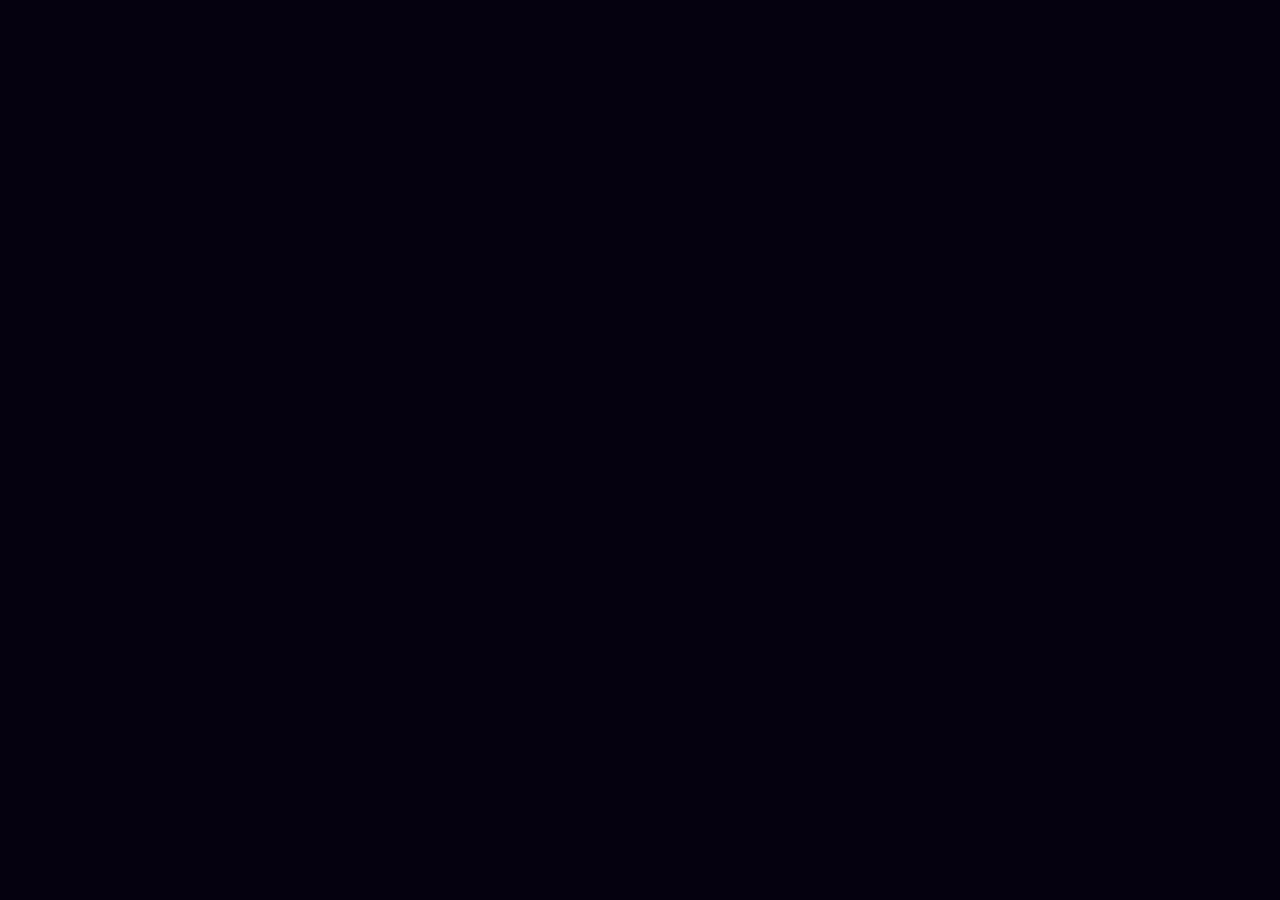
==== index.html @ 76bd78a9 "Initial commit — Solar Blaster Full game with 8 planet levels, unique ship skins with per-ship upgra" ====
<!DOCTYPE html>
<html lang="en">
<head>
  <meta charset="UTF-8" />
  <meta name="viewport" content="width=device-width, initial-scale=1.0, maximum-scale=1.0, user-scalable=no" />
  <title>Solar Blaster</title>

  <!-- Orbitron — retro/sci-fi font for all in-game text -->
  <link rel="preconnect" href="https://fonts.googleapis.com" />
  <link rel="preconnect" href="https://fonts.gstatic.com" crossorigin />
  <link href="https://fonts.googleapis.com/css2?family=Orbitron:wght@400;700;900&display=swap" rel="stylesheet" />

  <link rel="stylesheet" href="styles/style.css" />

  <!-- Phaser 3 — loaded via CDN before our game modules -->
  <script src="https://cdn.jsdelivr.net/npm/phaser@3.87.0/dist/phaser.min.js"></script>
</head>
<body>

  <!-- ── Portrait-mode overlay ──────────────────────────────────────────────
       Shown on mobile when the device is held vertically.
       Phaser's canvas sits behind this via z-index.                        -->
  <div id="portrait-overlay">
    <div class="rotate-icon">↻</div>
    <p>ROTATE YOUR DEVICE</p>
    <p class="sub">Solar Blaster plays in landscape</p>
  </div>

  <!-- Phaser mounts its canvas directly into the body (config has no parent set,
       so it defaults to document.body). The CSS below positions it correctly. -->

  <!-- Main game module — loaded after Phaser so the global Phaser object exists -->
  <script type="module" src="src/main.js"></script>
</body>
</html>
---- styles/style.css ----
/* style.css — Global styles for Solar Blaster.
   Mostly about making the Phaser canvas fill the window and hiding browser chrome. */

/* Force-load the Orbitron font so Phaser can use it before the canvas renders. */
@font-face { font-family: 'Orbitron'; src: local('Orbitron'); }

*, *::before, *::after {
  box-sizing: border-box;
  margin:     0;
  padding:    0;
}

html, body {
  width:            100%;
  height:           100%;
  background-color: #05010F;   /* match the game background */
  overflow:         hidden;
  touch-action:     none;      /* prevent browser scroll / zoom on touch */
  -webkit-tap-highlight-color: transparent;
  -webkit-user-select: none;
  user-select:      none;
}

/* Phaser appends a <canvas> to body. Center it. */
canvas {
  display:  block;
  margin:   auto;
  /* Prevent tap-highlight on canvas on iOS */
  -webkit-tap-highlight-color: transparent;
}

/* ── Portrait-mode "rotate your device" overlay ─────────────────────────────
   Shown only on phones held vertically.
   Uses a CSS orientation media query.                                       */

#portrait-overlay {
  display:          none;    /* hidden by default (landscape) */
  position:         fixed;
  inset:            0;
  z-index:          9999;
  background:       #05010F;
  color:            #00F5FF;
  font-family:      'Orbitron', 'Courier New', monospace;
  flex-direction:   column;
  align-items:      center;
  justify-content:  center;
  gap:              16px;
  text-align:       center;
  padding:          24px;
}

#portrait-overlay .rotate-icon {
  font-size:        88px;
  animation:        spin 2s linear infinite;
}

#portrait-overlay p {
  font-size:        22px;
  letter-spacing:   0.1em;
  text-transform:   uppercase;
}

#portrait-overlay .sub {
  font-size:        14px;
  color:            #445566;
  text-transform:   none;
}

@keyframes spin {
  from { transform: rotate(0deg);   }
  to   { transform: rotate(360deg); }
}

/* Show the overlay on portrait phones (width < 600px AND portrait orientation). */
@media screen and (orientation: portrait) and (max-width: 768px) {
  #portrait-overlay {
    display: flex;
  }
}
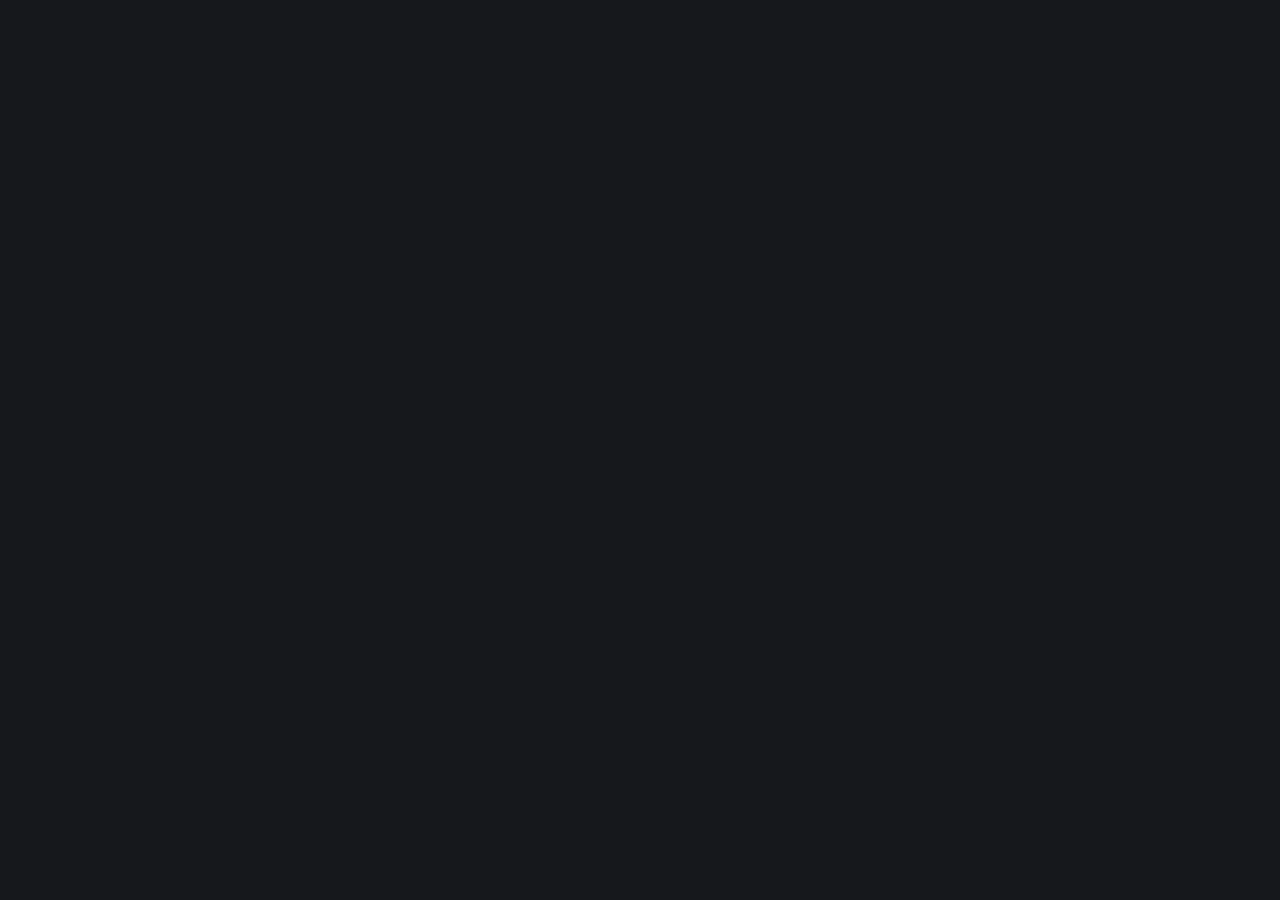
==== commit 73ecc22d: "Ship Solar Blaster V2 with Stencil Riso visuals and campaign phases. Replace the V1 neon arcade loop" ====
--- a/index.html
+++ b/index.html
@@ -5,10 +5,10 @@
   <meta name="viewport" content="width=device-width, initial-scale=1.0, maximum-scale=1.0, user-scalable=no" />
   <title>Solar Blaster</title>
 
-  <!-- Orbitron — retro/sci-fi font for all in-game text -->
+  <!-- Stencil Riso fonts — Saira Stencil One (display), Barlow Condensed (labels), Space Mono (readouts) -->
   <link rel="preconnect" href="https://fonts.googleapis.com" />
   <link rel="preconnect" href="https://fonts.gstatic.com" crossorigin />
-  <link href="https://fonts.googleapis.com/css2?family=Orbitron:wght@400;700;900&display=swap" rel="stylesheet" />
+  <link href="https://fonts.googleapis.com/css2?family=Saira+Stencil+One&family=Barlow+Condensed:wght@500;700&family=Space+Mono&display=swap" rel="stylesheet" />
 
   <link rel="stylesheet" href="styles/style.css" />
 
--- a/styles/style.css
+++ b/styles/style.css
@@ -1,69 +1,150 @@
-/* style.css — Global styles for Solar Blaster.
-   Mostly about making the Phaser canvas fill the window and hiding browser chrome. */
+/* style.css — Solar Blaster V2, Stencil Riso (scheme 1b)
+   Two inks on ink-black. Everything halftoned. Deliberate misprint offset.
+   Adapted from files/solar-blaster-design-handoff/handoff/solar-blaster.css */
 
-/* Force-load the Orbitron font so Phaser can use it before the canvas renders. */
-@font-face { font-family: 'Orbitron'; src: local('Orbitron'); }
+/* Stencil Riso fonts — self-host before shipping */
+@import url('https://fonts.googleapis.com/css2?family=Saira+Stencil+One&family=Barlow+Condensed:wght@500;700&family=Space+Mono&display=swap');
 
+/* ── Design tokens ─────────────────────────────────────────────────────────── */
+:root {
+  /* Inks — the only five allowed values */
+  --sb-ink:        #16181c;   /* ground, canopies, dot screen, HUD knockout plates */
+  --sb-ink-deep:   #101216;   /* chrome / panels behind the play area */
+  --sb-bone:       #efe9dd;   /* hulls, HUD strokes, numerals, asteroids */
+  --sb-blaze:      #ff4d17;   /* thrust, guns, damage, danger, planets — NOTHING ELSE */
+  --sb-teal:       #0f7a6a;   /* third ink, rare: shields / pickups only */
+
+  /* Geometry constants */
+  --sb-dot:        9px;       /* halftone screen pitch — constant in screen px */
+  --sb-misprint:   6px;       /* plate offset, always down + right */
+  --sb-rule:       2px;       /* stencil stroke weight */
+
+  /* Typography */
+  --sb-display: 'Saira Stencil One', 'Impact', sans-serif;   /* numerals, planet names */
+  --sb-label:   'Barlow Condensed', 'Oswald', sans-serif;    /* labels, 700, tracked .3em, UPPER */
+  --sb-mono:    'Space Mono', ui-monospace, monospace;        /* readouts, debug */
+}
+
+/* ── Reset ─────────────────────────────────────────────────────────────────── */
 *, *::before, *::after {
   box-sizing: border-box;
   margin:     0;
   padding:    0;
 }
 
+/* ── Base page ─────────────────────────────────────────────────────────────── */
 html, body {
   width:            100%;
   height:           100%;
-  background-color: #05010F;   /* match the game background */
+  background-color: var(--sb-ink);   /* ink ground, matches game canvas background */
   overflow:         hidden;
-  touch-action:     none;      /* prevent browser scroll / zoom on touch */
+  touch-action:     none;            /* prevent browser scroll / zoom on touch */
   -webkit-tap-highlight-color: transparent;
   -webkit-user-select: none;
   user-select:      none;
 }
 
-/* Phaser appends a <canvas> to body. Center it. */
+/* ── Phaser canvas ─────────────────────────────────────────────────────────── */
 canvas {
-  display:  block;
-  margin:   auto;
-  /* Prevent tap-highlight on canvas on iOS */
+  display: block;
+  margin:  auto;
   -webkit-tap-highlight-color: transparent;
 }
 
-/* ── Portrait-mode "rotate your device" overlay ─────────────────────────────
-   Shown only on phones held vertically.
-   Uses a CSS orientation media query.                                       */
+/* ── sb-screen: the ink+grain playfield ground ─────────────────────────────── */
+.sb-screen {
+  background: var(--sb-ink);
+  background-image: radial-gradient(circle, rgba(239,233,221,.14) 0 1.1px, transparent 1.2px);
+  background-size: 7px 7px;           /* paper grain / starfield */
+  color: var(--sb-bone);
+  font-family: var(--sb-label);
+}
 
+/* ── Halftone overlay (apply to any solid-filled element) ──────────────────── */
+.sb-halftone::after {
+  content: ''; position: absolute; inset: 0; pointer-events: none;
+  background: radial-gradient(circle, var(--sb-ink) 0 1.5px, transparent 1.6px);
+  background-size: var(--sb-dot) var(--sb-dot);
+  mix-blend-mode: multiply;
+}
+
+/* ── Planets: flat blaze disc, screened, bone keyline ──────────────────────── */
+.sb-planet { position: relative; border-radius: 50%; background: var(--sb-blaze); }
+.sb-planet::before {
+  content: ''; position: absolute; inset: 0; border-radius: 50%;
+  background: radial-gradient(circle, var(--sb-ink) 0 1.4px, transparent 1.5px);
+  background-size: var(--sb-dot) var(--sb-dot); mix-blend-mode: multiply;
+}
+.sb-planet::after {
+  content: ''; position: absolute; inset: -12px; border-radius: 50%;
+  border: 3px solid var(--sb-bone); opacity: .5;
+}
+.sb-crater { position: absolute; border-radius: 50%; background: var(--sb-ink); opacity: .35; }
+
+/* ── Typography ────────────────────────────────────────────────────────────── */
+.sb-num   { font: 400 44px/.9 var(--sb-display); color: var(--sb-bone);
+            text-shadow: 3px 3px 0 rgba(255,77,23,.9); }   /* misprint */
+.sb-label { font: 700 11px/1 var(--sb-label); letter-spacing: .34em;
+            text-transform: uppercase; color: var(--sb-blaze); }
+.sb-label--quiet { color: rgba(239,233,221,.55); }
+.sb-title { font: 400 24px/1 var(--sb-display); letter-spacing: .06em; color: var(--sb-bone); }
+.sb-read  { font: 400 11px/1.6 var(--sb-mono); color: rgba(239,233,221,.55); }
+
+/* ── HUD primitives ────────────────────────────────────────────────────────── */
+.sb-chip  { display: inline-block; padding: 5px 12px 6px;
+            border: var(--sb-rule) solid var(--sb-bone);
+            font: 400 20px/1 var(--sb-display); color: var(--sb-bone); }
+
+.sb-bar   { position: relative; height: 16px; border: var(--sb-rule) solid var(--sb-bone); padding: 2px; }
+.sb-bar__fill { height: 100%;
+            background: repeating-linear-gradient(90deg, var(--sb-bone) 0 3px, transparent 3px 6px); }
+.sb-bar--solid .sb-bar__fill { background: var(--sb-bone); }
+
+.sb-meter { position: relative; width: 220px; height: 10px; border: var(--sb-rule) solid var(--sb-bone); }
+.sb-meter__fill  { height: 100%; background: var(--sb-blaze); }
+.sb-meter__thumb { position: absolute; top: -6px; width: 2px; height: 18px; background: var(--sb-blaze); }
+
+/* Knockout plate — REQUIRED whenever HUD crosses a planet. Non-negotiable. */
+.sb-plate { background: var(--sb-ink); padding: 10px 14px 12px; }
+
+/* ── Ship LOD helper ───────────────────────────────────────────────────────── */
+.sb-ship { display: block; height: auto; image-rendering: auto; }
+/* LOD: gameplay ~102px wide · HUD/lives ~54px wide */
+
+/* ── Portrait-mode "rotate your device" overlay ────────────────────────────── */
 #portrait-overlay {
-  display:          none;    /* hidden by default (landscape) */
-  position:         fixed;
-  inset:            0;
-  z-index:          9999;
-  background:       #05010F;
-  color:            #00F5FF;
-  font-family:      'Orbitron', 'Courier New', monospace;
-  flex-direction:   column;
-  align-items:      center;
-  justify-content:  center;
-  gap:              16px;
-  text-align:       center;
-  padding:          24px;
+  display:         none;     /* hidden by default (landscape) */
+  position:        fixed;
+  inset:           0;
+  z-index:         9999;
+  background:      var(--sb-ink);
+  color:           var(--sb-bone);
+  font-family:     var(--sb-label);
+  flex-direction:  column;
+  align-items:     center;
+  justify-content: center;
+  gap:             16px;
+  text-align:      center;
+  padding:         24px;
 }
 
 #portrait-overlay .rotate-icon {
-  font-size:        88px;
-  animation:        spin 2s linear infinite;
+  font-size:  88px;
+  color:      var(--sb-blaze);
+  animation:  spin 2s linear infinite;
 }
 
 #portrait-overlay p {
-  font-size:        22px;
-  letter-spacing:   0.1em;
-  text-transform:   uppercase;
+  font-size:      22px;
+  letter-spacing: 0.3em;
+  text-transform: uppercase;
 }
 
 #portrait-overlay .sub {
-  font-size:        14px;
-  color:            #445566;
-  text-transform:   none;
+  font-size:      14px;
+  color:          rgba(239,233,221,.55);
+  letter-spacing: 0.05em;
+  text-transform: none;
 }
 
 @keyframes spin {
@@ -71,9 +152,7 @@
   to   { transform: rotate(360deg); }
 }
 
-/* Show the overlay on portrait phones (width < 600px AND portrait orientation). */
+/* Show overlay on portrait phones */
 @media screen and (orientation: portrait) and (max-width: 768px) {
-  #portrait-overlay {
-    display: flex;
-  }
+  #portrait-overlay { display: flex; }
 }
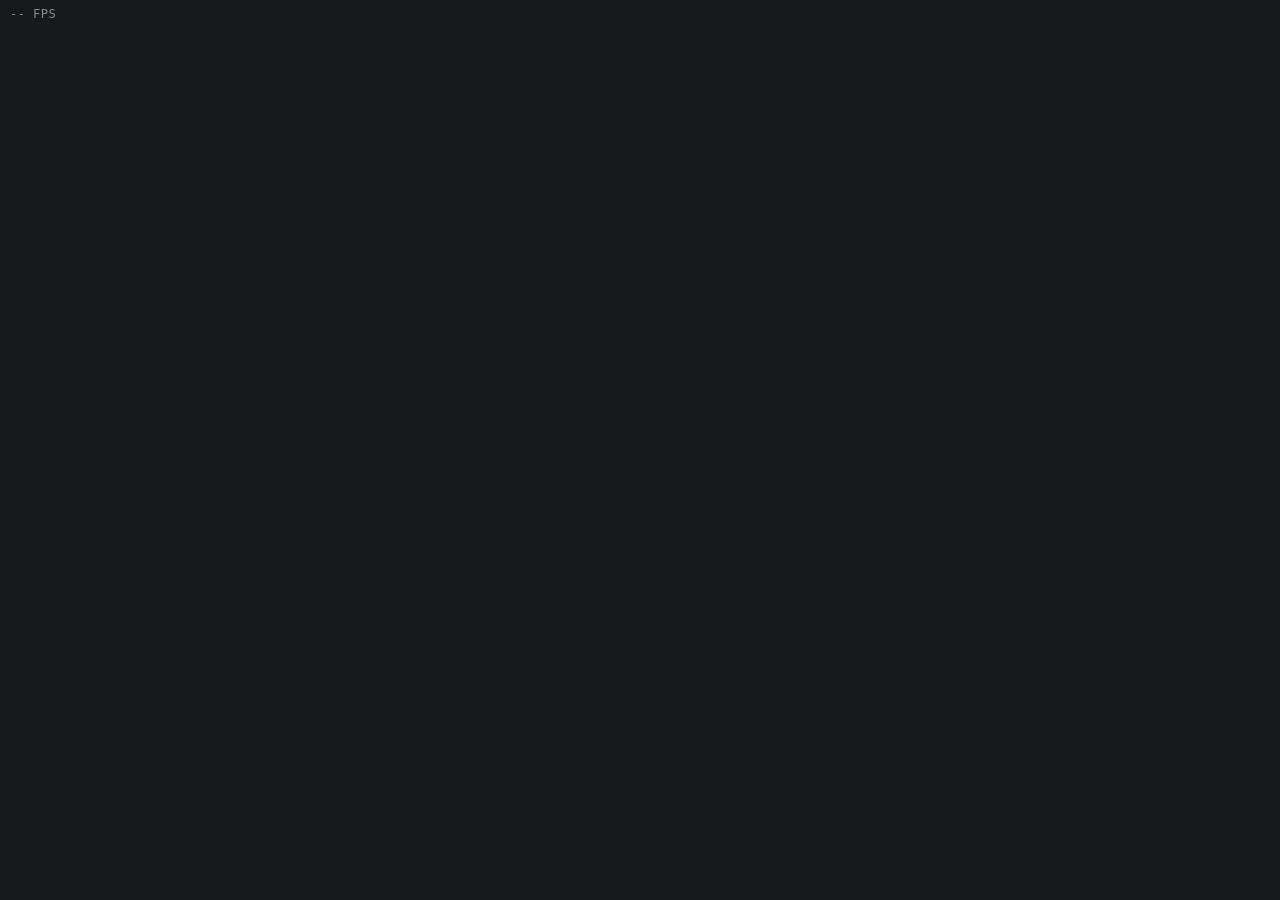
==== commit 5101dbcf: "Fix V2 frame rate by baking heavy graphics and wire GAME_SPEED. Bake paper grain, planets, and entit" ====
--- a/index.html
+++ b/index.html
@@ -3,6 +3,7 @@
 <head>
   <meta charset="UTF-8" />
   <meta name="viewport" content="width=device-width, initial-scale=1.0, maximum-scale=1.0, user-scalable=no" />
+  <meta http-equiv="Cache-Control" content="no-store" />
   <title>Solar Blaster</title>
 
   <!-- Stencil Riso fonts — Saira Stencil One (display), Barlow Condensed (labels), Space Mono (readouts) -->
@@ -26,6 +27,8 @@
     <p class="sub">Solar Blaster plays in landscape</p>
   </div>
 
+  <div id="fps-meter" aria-hidden="true">-- FPS</div>
+
   <!-- Phaser mounts its canvas directly into the body (config has no parent set,
        so it defaults to document.body). The CSS below positions it correctly. -->
 
--- a/styles/style.css
+++ b/styles/style.css
@@ -49,6 +49,19 @@
   display: block;
   margin:  auto;
   -webkit-tap-highlight-color: transparent;
+}
+
+/* ── FPS debug meter (top-left over canvas) ────────────────────────────────── */
+#fps-meter {
+  position:       absolute;
+  top:            8px;
+  left:           10px;
+  z-index:        20;
+  pointer-events: none;
+  font:           400 12px/1 var(--sb-mono);
+  color:          var(--sb-bone);
+  opacity:        0.55;
+  letter-spacing: 0.04em;
 }
 
 /* ── sb-screen: the ink+grain playfield ground ─────────────────────────────── */
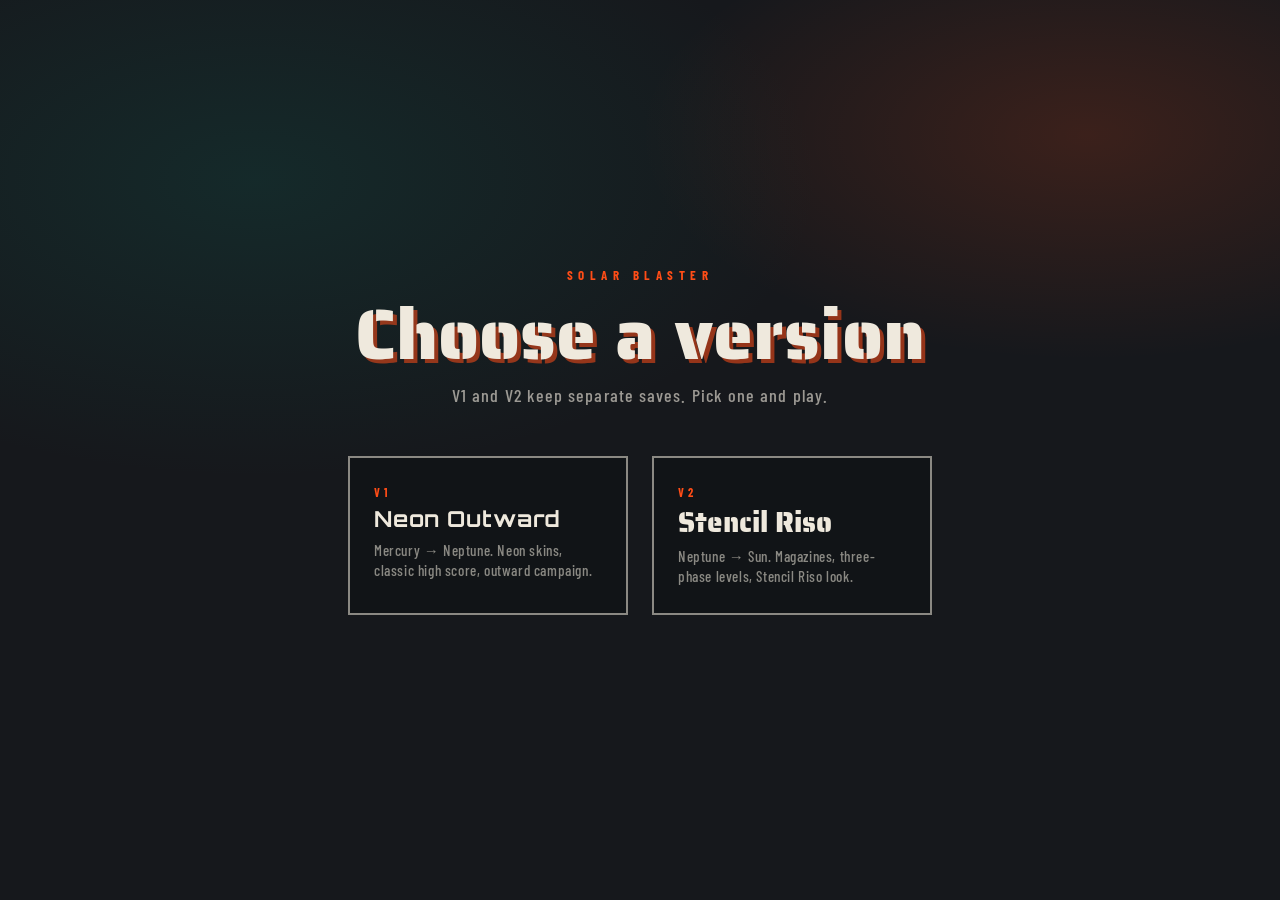
==== commit 22ce1e4f: "Ship V1 and V2 side by side with isolated saves. Move Stencil Riso into v2/, restore classic Neon Ou" ====
--- a/index.html
+++ b/index.html
@@ -2,37 +2,32 @@
 <html lang="en">
 <head>
   <meta charset="UTF-8" />
-  <meta name="viewport" content="width=device-width, initial-scale=1.0, maximum-scale=1.0, user-scalable=no" />
+  <meta name="viewport" content="width=device-width, initial-scale=1.0" />
   <meta http-equiv="Cache-Control" content="no-store" />
   <title>Solar Blaster</title>
-
-  <!-- Stencil Riso fonts — Saira Stencil One (display), Barlow Condensed (labels), Space Mono (readouts) -->
   <link rel="preconnect" href="https://fonts.googleapis.com" />
   <link rel="preconnect" href="https://fonts.gstatic.com" crossorigin />
-  <link href="https://fonts.googleapis.com/css2?family=Saira+Stencil+One&family=Barlow+Condensed:wght@500;700&family=Space+Mono&display=swap" rel="stylesheet" />
-
-  <link rel="stylesheet" href="styles/style.css" />
-
-  <!-- Phaser 3 — loaded via CDN before our game modules -->
-  <script src="https://cdn.jsdelivr.net/npm/phaser@3.87.0/dist/phaser.min.js"></script>
+  <link href="https://fonts.googleapis.com/css2?family=Saira+Stencil+One&family=Barlow+Condensed:wght@500;700&family=Orbitron:wght@700&display=swap" rel="stylesheet" />
+  <link rel="stylesheet" href="styles/hub.css" />
 </head>
 <body>
+  <main class="hub">
+    <p class="hub-eyebrow">SOLAR BLASTER</p>
+    <h1 class="hub-title">Choose a version</h1>
+    <p class="hub-sub">V1 and V2 keep separate saves. Pick one and play.</p>
 
-  <!-- ── Portrait-mode overlay ──────────────────────────────────────────────
-       Shown on mobile when the device is held vertically.
-       Phaser's canvas sits behind this via z-index.                        -->
-  <div id="portrait-overlay">
-    <div class="rotate-icon">↻</div>
-    <p>ROTATE YOUR DEVICE</p>
-    <p class="sub">Solar Blaster plays in landscape</p>
-  </div>
-
-  <div id="fps-meter" aria-hidden="true">-- FPS</div>
-
-  <!-- Phaser mounts its canvas directly into the body (config has no parent set,
-       so it defaults to document.body). The CSS below positions it correctly. -->
-
-  <!-- Main game module — loaded after Phaser so the global Phaser object exists -->
-  <script type="module" src="src/main.js"></script>
+    <div class="hub-cards">
+      <a class="hub-card hub-card--v1" href="v1/">
+        <span class="hub-card-ver">V1</span>
+        <span class="hub-card-name">Neon Outward</span>
+        <span class="hub-card-desc">Mercury → Neptune. Neon skins, classic high score, outward campaign.</span>
+      </a>
+      <a class="hub-card hub-card--v2" href="v2/">
+        <span class="hub-card-ver">V2</span>
+        <span class="hub-card-name">Stencil Riso</span>
+        <span class="hub-card-desc">Neptune → Sun. Magazines, three-phase levels, Stencil Riso look.</span>
+      </a>
+    </div>
+  </main>
 </body>
 </html>
--- a/styles/hub.css
+++ b/styles/hub.css
@@ -0,0 +1,112 @@
+/* Hub — version picker for Solar Blaster V1 / V2 */
+
+*, *::before, *::after {
+  box-sizing: border-box;
+  margin: 0;
+  padding: 0;
+}
+
+html, body {
+  width: 100%;
+  min-height: 100%;
+  background:
+    radial-gradient(ellipse 80% 60% at 20% 20%, rgba(15, 122, 106, 0.18), transparent 55%),
+    radial-gradient(ellipse 70% 50% at 85% 15%, rgba(255, 77, 23, 0.16), transparent 50%),
+    #16181c;
+  color: #efe9dd;
+  font-family: 'Barlow Condensed', sans-serif;
+}
+
+.hub {
+  min-height: 100vh;
+  display: flex;
+  flex-direction: column;
+  align-items: center;
+  justify-content: center;
+  padding: 48px 24px 64px;
+  text-align: center;
+}
+
+.hub-eyebrow {
+  font: 700 13px/1 'Barlow Condensed', sans-serif;
+  letter-spacing: 0.42em;
+  color: #ff4d17;
+  margin-bottom: 18px;
+}
+
+.hub-title {
+  font: 400 clamp(42px, 8vw, 72px)/0.95 'Saira Stencil One', sans-serif;
+  color: #efe9dd;
+  text-shadow: 4px 4px 0 rgba(255, 77, 23, 0.55);
+  margin-bottom: 14px;
+}
+
+.hub-sub {
+  max-width: 36rem;
+  font: 500 18px/1.4 'Barlow Condensed', sans-serif;
+  letter-spacing: 0.06em;
+  color: rgba(239, 233, 221, 0.62);
+  margin-bottom: 48px;
+}
+
+.hub-cards {
+  display: grid;
+  grid-template-columns: repeat(2, minmax(0, 280px));
+  gap: 24px;
+  width: 100%;
+  max-width: 640px;
+  justify-content: center;
+}
+
+.hub-card {
+  display: flex;
+  flex-direction: column;
+  align-items: flex-start;
+  gap: 10px;
+  padding: 28px 24px 26px;
+  text-decoration: none;
+  color: inherit;
+  border: 2px solid rgba(239, 233, 221, 0.55);
+  background: rgba(16, 18, 22, 0.72);
+  transition: border-color 120ms ease, transform 120ms ease, background 120ms ease;
+}
+
+.hub-card:hover,
+.hub-card:focus-visible {
+  border-color: #ff4d17;
+  background: rgba(16, 18, 22, 0.92);
+  transform: translateY(-3px);
+  outline: none;
+}
+
+.hub-card-ver {
+  font: 700 12px/1 'Barlow Condensed', sans-serif;
+  letter-spacing: 0.34em;
+  color: #ff4d17;
+}
+
+.hub-card-name {
+  font: 400 28px/1 'Saira Stencil One', sans-serif;
+  color: #efe9dd;
+}
+
+.hub-card--v1 .hub-card-name {
+  font-family: 'Orbitron', sans-serif;
+  font-weight: 700;
+  font-size: 22px;
+  letter-spacing: 0.04em;
+}
+
+.hub-card-desc {
+  font: 500 15px/1.35 'Barlow Condensed', sans-serif;
+  letter-spacing: 0.04em;
+  color: rgba(239, 233, 221, 0.55);
+  text-align: left;
+}
+
+@media (max-width: 640px) {
+  .hub-cards {
+    grid-template-columns: 1fr;
+    max-width: 360px;
+  }
+}
